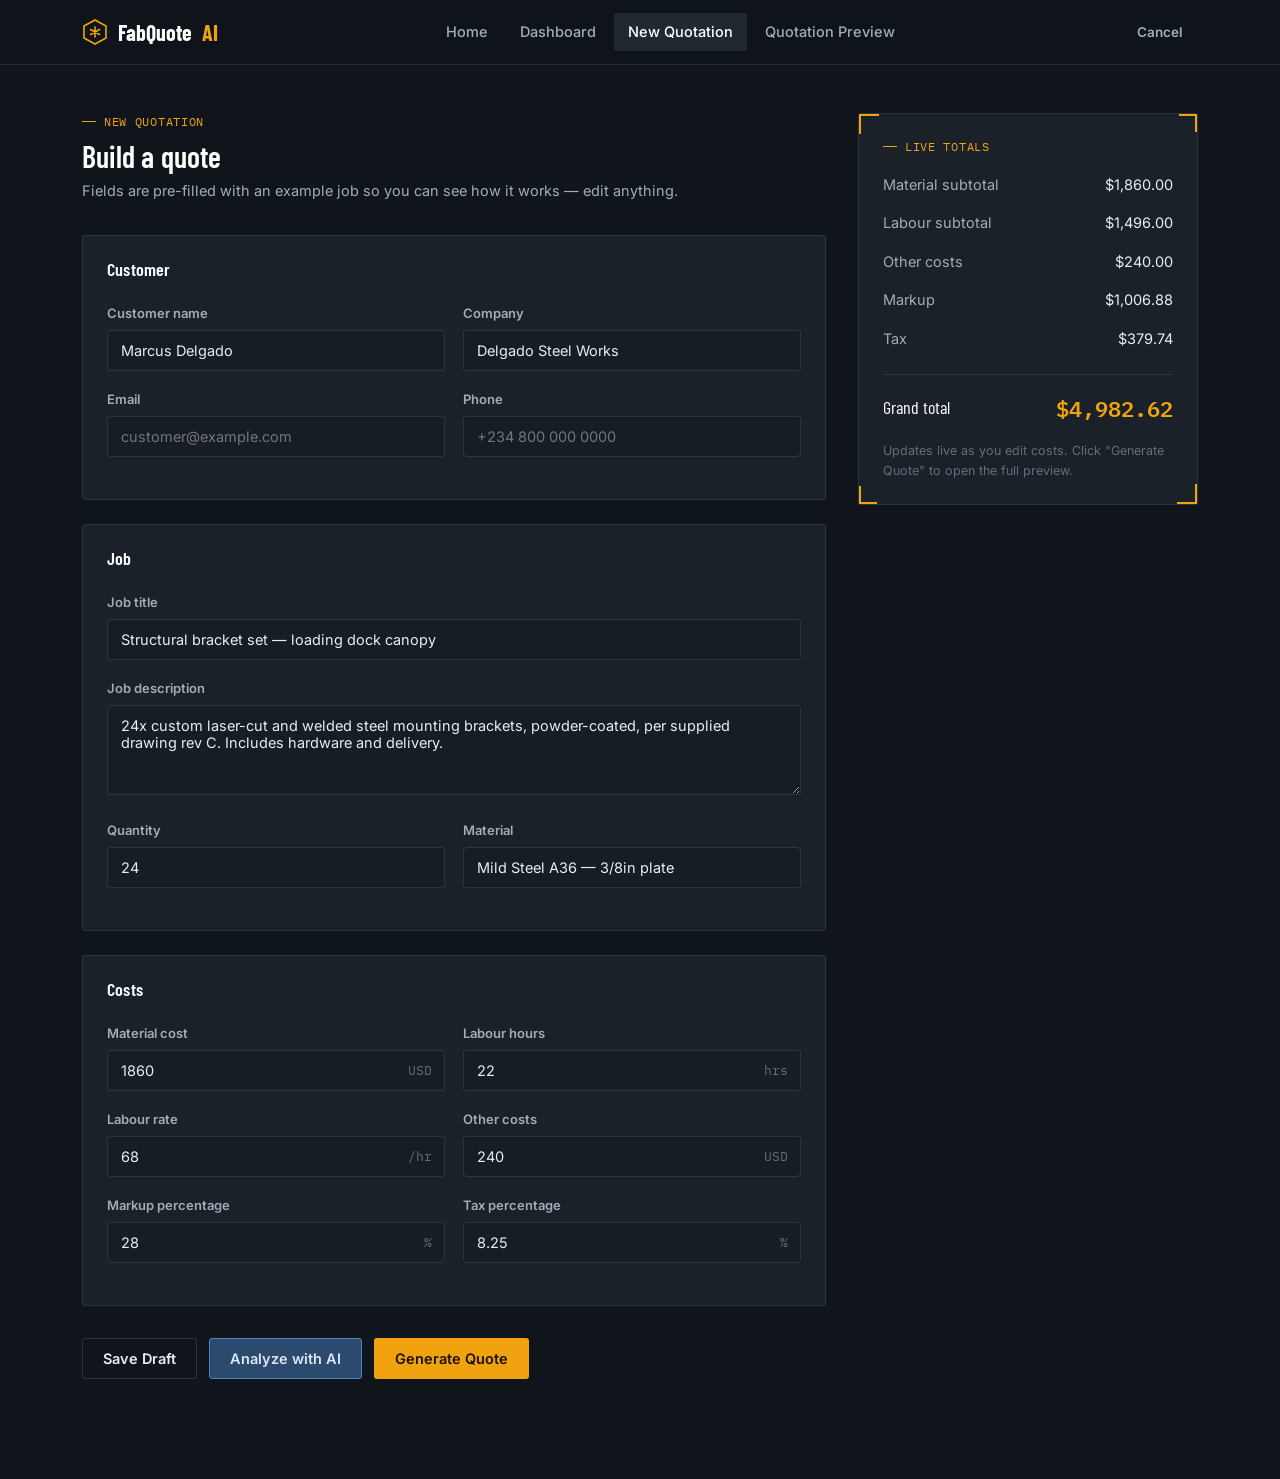
==== new-quotation.html @ 6de34437 "Update new-quotation.html" ====
<!DOCTYPE html>
<html lang="en">
<head>
<meta charset="UTF-8">
<meta name="viewport" content="width=device-width, initial-scale=1.0">
<title>New Quotation — FabQuote AI</title>
<link rel="stylesheet" href="styles.css">
</head>
<body>

<nav class="topnav">
  <div class="wrap">
    <a href="index.html" class="logo">
      <svg class="logo-mark" viewBox="0 0 26 26" fill="none">
        <path d="M13 1L24 7V19L13 25L2 19V7L13 1Z" stroke="#f0a30f" stroke-width="1.6"/>
        <path d="M13 8V18M8.5 10.5L17.5 15.5M17.5 10.5L8.5 15.5" stroke="#f0a30f" stroke-width="1.6" stroke-linecap="round"/>
      </svg>
      FabQuote<span class="accent">AI</span>
    </a>
    <div class="nav-links">
      <a href="index.html">Home</a>
      <a href="dashboard.html">Dashboard</a>
      <a href="new-quotation.html" class="active">New Quotation</a>
      <a href="quotation-preview.html">Quotation Preview</a>
    </div>
    <div class="nav-actions">
      <a href="dashboard.html" class="btn btn-ghost btn-sm">Cancel</a>
    </div>
  </div>
</nav>

<main class="wrap" style="padding:48px 32px 100px; display:grid; grid-template-columns: 1fr 340px; gap:32px; align-items:start;">

  <div>
    <div class="section-label">NEW QUOTATION</div>
    <h1 style="font-size:30px;">Build a quote</h1>
    <p class="mt-8" style="font-size:14.5px;">Fields are pre-filled with an example job so you can see how it works — edit anything.</p>

    <form id="quote-form" class="mt-32">

      <!-- CUSTOMER -->
      <div class="card">
        <h3 style="font-size:18px;">Customer</h3>
        <div class="field-row mt-24">
          <div class="field">
            <label for="customerName">Customer name</label>
            <input type="text" id="customerName" value="Marcus Delgado">
          </div>
          <div class="field">
            <label for="company">Company</label>
            <input type="text" id="company" value="Delgado Steel Works">
          </div>
        </div>
        <div class="field-row">
          <div class="field">
            <label for="email">Email</label>
            <input type="email" id="email" placeholder="customer@example.com">
          </div>
          <div class="field">
            <label for="phone">Phone</label>
            <input type="tel" id="phone" placeholder="+234 800 000 0000">
          </div>
        </div>
      </div>

      <!-- JOB -->
      <div class="card mt-24">
        <h3 style="font-size:18px;">Job</h3>
        <div class="field mt-24">
          <label for="jobTitle">Job title</label>
          <input type="text" id="jobTitle" value="Structural bracket set — loading dock canopy">
        </div>
        <div class="field">
          <label for="jobDescription">Job description</label>
          <textarea id="jobDescription">24x custom laser-cut and welded steel mounting brackets, powder-coated, per supplied drawing rev C. Includes hardware and delivery.</textarea>
        </div>
        <div class="field-row">
          <div class="field">
            <label for="quantity">Quantity</label>
            <input type="number" id="quantity" value="24" min="1">
          </div>
          <div class="field">
            <label for="material">Material</label>
            <input type="text" id="material" value="Mild Steel A36 — 3/8in plate">
          </div>
        </div>
      </div>

      <!-- COSTS -->
      <div class="card mt-24">
        <h3 style="font-size:18px;">Costs</h3>
        <div class="field-row mt-24">
          <div class="field">
            <label for="materialCost">Material cost</label>
            <div class="input-suffix"><input type="number" id="materialCost" value="1860" step="0.01"><span>USD</span></div>
          </div>
          <div class="field">
            <label for="labourHours">Labour hours</label>
            <div class="input-suffix"><input type="number" id="labourHours" value="22" step="0.5"><span>hrs</span></div>
          </div>
        </div>
        <div class="field-row">
          <div class="field">
            <label for="labourRate">Labour rate</label>
            <div class="input-suffix"><input type="number" id="labourRate" value="68" step="0.01"><span>/hr</span></div>
          </div>
          <div class="field">
            <label for="otherCosts">Other costs</label>
            <div class="input-suffix"><input type="number" id="otherCosts" value="240" step="0.01"><span>USD</span></div>
          </div>
        </div>
        <div class="field-row">
          <div class="field">
            <label for="markupPercent">Markup percentage</label>
            <div class="input-suffix"><input type="number" id="markupPercent" value="28" step="0.1"><span>%</span></div>
          </div>
          <div class="field">
            <label for="taxPercent">Tax percentage</label>
            <div class="input-suffix"><input type="number" id="taxPercent" value="8.25" step="0.01"><span>%</span></div>
          </div>
        </div>
      </div>

      <!-- AI ANALYSIS RESULT (hidden until "Analyze with AI" is clicked) -->
      <div id="ai-result" class="card mt-24 hidden" style="border-color:var(--blue);">
        <div class="flex gap-8">
          <svg width="18" height="18" viewBox="0 0 24 24" fill="none" stroke="#4d84c4" stroke-width="1.8"><path d="M13 2L3 14h8l-1 8 10-12h-8l1-8z"/></svg>
          <h3 style="font-size:16px; color:#dce8f6;">AI analysis</h3>
        </div>
        <p class="mt-16" style="font-size:14px;">
          This example is a demo of the "Analyze with AI" button — no AI is connected yet.
          Once live, this panel will flag things like under-priced labour, missing costs,
          or quantities that look off for the described job.
        </p>
      </div>

      <div class="flex gap-12 mt-32">
        <button type="button" id="btn-draft" class="btn btn-secondary">Save Draft</button>
        <button type="button" id="btn-analyze" class="btn btn-ai">Analyze with AI</button>
        <button type="button" id="btn-generate" class="btn btn-primary">Generate Quote</button>
      </div>
    </form>
  </div>

  <!-- LIVE TOTALS SIDEBAR -->
  <aside class="card bracket-frame" style="position:sticky; top:88px;">
    <span class="bf-tr"></span><span class="bf-br"></span>
    <div class="section-label">LIVE TOTALS</div>
    <table style="margin-top:6px;">
      <tr><td style="padding:8px 0; border:none; color:var(--text-dim);">Material subtotal</td><td style="padding:8px 0; border:none; text-align:right;" id="t-material">$0.00</td></tr>
      <tr><td style="padding:8px 0; border:none; color:var(--text-dim);">Labour subtotal</td><td style="padding:8px 0; border:none; text-align:right;" id="t-labour">$0.00</td></tr>
      <tr><td style="padding:8px 0; border:none; color:var(--text-dim);">Other costs</td><td style="padding:8px 0; border:none; text-align:right;" id="t-other">$0.00</td></tr>
      <tr><td style="padding:8px 0; border:none; color:var(--text-dim);">Markup</td><td style="padding:8px 0; border:none; text-align:right;" id="t-markup">$0.00</td></tr>
      <tr><td style="padding:8px 0; border:none; color:var(--text-dim);">Tax</td><td style="padding:8px 0; border:none; text-align:right;" id="t-tax">$0.00</td></tr>
    </table>
    <div class="flex-between mt-16" style="padding-top:16px; border-top:1px solid var(--border);">
      <span style="font-family:var(--font-head); font-size:18px; color:#fff;">Grand total</span>
      <span class="mono" style="font-size:22px; color:var(--accent); font-weight:600;" id="t-grand">$0.00</span>
    </div>
    <p class="mt-16 field-hint">Updates live as you edit costs. Click "Generate Quote" to open the full preview.</p>
  </aside>

</main>

<script src="app.js"></script>
<script>
function collectFormData() {
  return {
    customerName: document.getElementById('customerName').value,
    company: document.getElementById('company').value,
    email: document.getElementById('email').value,
    phone: document.getElementById('phone').value,
    jobTitle: document.getElementById('jobTitle').value,
    jobDescription: document.getElementById('jobDescription').value,
    quantity: document.getElementById('quantity').value,
    material: document.getElementById('material').value,
    materialCost: document.getElementById('materialCost').value,
    labourHours: document.getElementById('labourHours').value,
    labourRate: document.getElementById('labourRate').value,
    otherCosts: document.getElementById('otherCosts').value,
    markupPercent: document.getElementById('markupPercent').value,
    taxPercent: document.getElementById('taxPercent').value,
  };
}

function refreshLiveTotals() {
  const data = collectFormData();
  const t = fqCalculateQuote(data);
  document.getElementById('t-material').textContent = fqFormatCurrency(t.materialSubtotal);
  document.getElementById('t-labour').textContent = fqFormatCurrency(t.labourSubtotal);
  document.getElementById('t-other').textContent = fqFormatCurrency(t.otherCosts);
  document.getElementById('t-markup').textContent = fqFormatCurrency(t.markupAmount);
  document.getElementById('t-tax').textContent = fqFormatCurrency(t.taxAmount);
  document.getElementById('t-grand').textContent = fqFormatCurrency(t.grandTotal);
}

document.getElementById('quote-form').addEventListener('input', refreshLiveTotals);
refreshLiveTotals();

document.getElementById('btn-draft').addEventListener('click', () => {
  const data = collectFormData();
  data.status = 'draft';
  data.quoteNumber = 'FQ-2026-0149';
  data.createdDate = new Date().toLocaleDateString('en-US', { month: 'short', day: 'numeric', year: 'numeric' });
  fqSaveQuote(data);
  alert('Draft saved (stored locally in this browser for the prototype).');
});

document.getElementById('btn-analyze').addEventListener('click', () => {
  document.getElementById('ai-result').classList.remove('hidden');
  document.getElementById('ai-result').scrollIntoView({ behavior: 'smooth', block: 'center' });
});

document.getElementById('btn-generate').addEventListener('click', () => {
  const data = collectFormData();
  data.status = 'pending';
  data.quoteNumber = 'FQ-2026-0149';
  data.createdDate = new Date().toLocaleDateString('en-US', { month: 'short', day: 'numeric', year: 'numeric' });
  fqSaveQuote(data);
  window.location.href = 'quotation-preview.html';
});
</script>

</body>
</html>
---- styles.css ----
/* ==========================================================================
FabQuote AI — Design tokens
/* ==========================================================================
   FabQuote AI — Design tokens
   ========================================================================== */

@import url('https://fonts.googleapis.com/css2?family=Barlow+Condensed:wght@500;600;700&family=Inter:wght@400;500;600;700&family=IBM+Plex+Mono:wght@500&display=swap');

:root {
  /* Color */
  --bg:          #10151b;
  --bg-raised:   #161d24;
  --panel:       #1a2129;
  --panel-2:     #202932;
  --border:      #2b3540;
  --border-soft: #232b34;

  --accent:      #f0a30f;   /* signal amber */
  --accent-dim:  #b9800f;
  --accent-ink:  #1a1204;   /* text on amber */
  --blue:        #4d84c4;   /* blueprint blue */
  --blue-dim:    #2c4a6e;

  --text:        #e9edf1;
  --text-dim:    #a2adb8;
  --text-faint:  #626f7b;

  --success:     #4caf7d;
  --success-bg:  #17281f;
  --pending:     #f0a30f;
  --pending-bg:  #2b230f;
  --danger:      #d9635e;
  --danger-bg:   #2b1a19;

  /* Type */
  --font-head: 'Barlow Condensed', sans-serif;
  --font-body: 'Inter', sans-serif;
  --font-mono: 'IBM Plex Mono', monospace;

  /* Layout */
  --maxw: 1180px;
  --radius: 3px;
}

* { box-sizing: border-box; }
html { scroll-behavior: smooth; }

body {
  margin: 0;
  background: var(--bg);
  color: var(--text);
  font-family: var(--font-body);
  font-size: 16px;
  line-height: 1.55;
  -webkit-font-smoothing: antialiased;
}

@media (prefers-reduced-motion: reduce) {
  * { animation: none !important; transition: none !important; }
  html { scroll-behavior: auto; }
}

h1, h2, h3, h4 {
  font-family: var(--font-head);
  font-weight: 600;
  line-height: 1.05;
  margin: 0;
  color: #fff;
  letter-spacing: 0.2px;
}

p { margin: 0; color: var(--text-dim); }

a { color: inherit; text-decoration: none; }

button { font-family: var(--font-body); cursor: pointer; }

:focus-visible {
  outline: 2px solid var(--accent);
  outline-offset: 2px;
}

.wrap {
  max-width: var(--maxw);
  margin: 0 auto;
  padding: 0 32px;
}

/* subtle blueprint grid texture, used on hero / auth-style panels */
.grid-field {
  background-image:
    linear-gradient(var(--border-soft) 1px, transparent 1px),
    linear-gradient(90deg, var(--border-soft) 1px, transparent 1px);
  background-size: 40px 40px;
}

/* ==========================================================================
   Top navigation
   ========================================================================== */

.topnav {
  border-bottom: 1px solid var(--border-soft);
  background: rgba(16, 21, 27, 0.92);
  backdrop-filter: blur(6px);
  position: sticky;
  top: 0;
  z-index: 40;
}

.topnav .wrap {
  height: 64px;
  display: flex;
  align-items: center;
  justify-content: space-between;
  gap: 24px;
}

.logo {
  display: flex;
  align-items: center;
  gap: 10px;
  font-family: var(--font-head);
  font-size: 22px;
  font-weight: 700;
  color: #fff;
  white-space: nowrap;
}

.logo-mark {
  width: 26px;
  height: 26px;
  flex: none;
  display: grid;
  place-items: center;
}

.logo .accent { color: var(--accent); }

.nav-links {
  display: flex;
  align-items: center;
  gap: 4px;
  flex: 1;
  justify-content: center;
}

.nav-links a {
  padding: 8px 14px;
  border-radius: var(--radius);
  color: var(--text-dim);
  font-size: 14.5px;
  font-weight: 500;
  transition: color 0.15s ease, background 0.15s ease;
}

.nav-links a:hover { color: var(--text); background: var(--panel); }

.nav-links a.active {
  color: #fff;
  background: var(--panel-2);
}

.nav-actions { display: flex; align-items: center; gap: 10px; }

/* ==========================================================================
   Buttons
   ========================================================================== */

.btn {
  display: inline-flex;
  align-items: center;
  justify-content: center;
  gap: 8px;
  padding: 11px 20px;
  border-radius: var(--radius);
  font-size: 14.5px;
  font-weight: 600;
  border: 1px solid transparent;
  transition: transform 0.12s ease, background 0.15s ease, border-color 0.15s ease;
  white-space: nowrap;
}
.btn:active { transform: translateY(1px); }

.btn-primary {
  background: var(--accent);
  color: var(--accent-ink);
}
.btn-primary:hover { background: #ffb426; }

.btn-secondary {
  background: transparent;
  color: var(--text);
  border-color: var(--border);
}
.btn-secondary:hover { border-color: var(--text-dim); background: var(--panel); }

.btn-ghost {
  background: transparent;
  color: var(--text-dim);
}
.btn-ghost:hover { color: var(--text); }

.btn-block { width: 100%; }
.btn-sm { padding: 8px 14px; font-size: 13.5px; }
.btn-lg { padding: 14px 26px; font-size: 15.5px; }

.btn-ai {
  background: var(--blue-dim);
  color: #dce8f6;
  border-color: var(--blue);
}
.btn-ai:hover { background: #35597f; }

/* ==========================================================================
   Corner-bracket frame — signature motif (echoes a CNC toolpath / machine
   origin marker). Used to call out the one thing on a screen that matters.
   ========================================================================== */

.bracket-frame {
  position: relative;
  padding: 28px;
}
.bracket-frame::before,
.bracket-frame::after,
.bracket-frame .bf-tr,
.bracket-frame .bf-br {
  content: "";
  position: absolute;
  width: 18px;
  height: 18px;
  border: 2px solid var(--accent);
}
.bracket-frame::before { top: 0; left: 0; border-right: none; border-bottom: none; }
.bracket-frame::after  { bottom: 0; right: 0; border-left: none; border-top: none; }
.bracket-frame .bf-tr  { top: 0; right: 0; border-left: none; border-bottom: none; }
.bracket-frame .bf-br  { bottom: 0; left: 0; border-right: none; border-top: none; }

/* ==========================================================================
   Cards / panels
   ========================================================================== */

.panel {
  background: var(--panel);
  border: 1px solid var(--border);
  border-radius: var(--radius);
}

.card {
  background: var(--panel);
  border: 1px solid var(--border);
  border-radius: var(--radius);
  padding: 24px;
}

.section-label {
  font-family: var(--font-mono);
  font-size: 11.5px;
  letter-spacing: 0.06em;
  color: var(--accent);
  display: flex;
  align-items: center;
  gap: 8px;
  margin-bottom: 10px;
}
.section-label::before {
  content: "";
  width: 14px;
  height: 1px;
  background: var(--accent);
}

/* ==========================================================================
   Badges / status pills
   ========================================================================== */

.badge {
  display: inline-flex;
  align-items: center;
  gap: 6px;
  padding: 4px 10px;
  border-radius: var(--radius);
  font-size: 12.5px;
  font-weight: 600;
  font-family: var(--font-mono);
}
.badge::before { content: ""; width: 6px; height: 6px; border-radius: 50%; }

.badge-accepted { background: var(--success-bg); color: var(--success); }
.badge-accepted::before { background: var(--success); }

.badge-pending { background: var(--pending-bg); color: var(--pending); }
.badge-pending::before { background: var(--pending); }

.badge-draft { background: var(--panel-2); color: var(--text-dim); }
.badge-draft::before { background: var(--text-faint); }

.badge-declined { background: var(--danger-bg); color: var(--danger); }
.badge-declined::before { background: var(--danger); }

/* ==========================================================================
   Forms
   ========================================================================== */

label {
  display: block;
  font-size: 13px;
  font-weight: 600;
  color: var(--text-dim);
  margin-bottom: 7px;
}

.field { margin-bottom: 18px; }

input[type="text"],
input[type="email"],
input[type="tel"],
input[type="number"],
select,
textarea {
  width: 100%;
  background: var(--bg-raised);
  border: 1px solid var(--border);
  color: var(--text);
  padding: 11px 13px;
  border-radius: var(--radius);
  font-family: var(--font-body);
  font-size: 14.5px;
  transition: border-color 0.15s ease;
}

input:focus, select:focus, textarea:focus {
  border-color: var(--accent);
  outline: none;
}

textarea { resize: vertical; min-height: 90px; }

.field-hint { font-size: 12.5px; color: var(--text-faint); margin-top: 6px; }

.field-row {
  display: grid;
  grid-template-columns: 1fr 1fr;
  gap: 18px;
}

.input-suffix {
  position: relative;
}
.input-suffix span {
  position: absolute;
  right: 13px;
  top: 50%;
  transform: translateY(-50%);
  color: var(--text-faint);
  font-size: 13px;
  font-family: var(--font-mono);
  pointer-events: none;
}

/* ==========================================================================
   Tables
   ========================================================================== */

table { width: 100%; border-collapse: collapse; }

th {
  text-align: left;
  font-size: 12px;
  font-family: var(--font-mono);
  font-weight: 500;
  letter-spacing: 0.04em;
  color: var(--text-faint);
  padding: 0 16px 12px;
  border-bottom: 1px solid var(--border);
}

td {
  padding: 16px;
  border-bottom: 1px solid var(--border-soft);
  font-size: 14.5px;
}

tr:last-child td { border-bottom: none; }

tbody tr { transition: background 0.15s ease; }
tbody tr:hover { background: var(--panel-2); }

/* ==========================================================================
   Footer
   ========================================================================== */

footer {
  border-top: 1px solid var(--border-soft);
  padding: 56px 0 32px;
  background: var(--bg-raised);
}

.footer-grid {
  display: grid;
  grid-template-columns: 1.4fr 1fr 1fr 1fr;
  gap: 40px;
  padding-bottom: 40px;
}

.footer-grid h4 {
  font-size: 13px;
  color: var(--text-dim);
  font-family: var(--font-body);
  font-weight: 600;
  margin-bottom: 14px;
}

.footer-grid a, .footer-grid p {
  display: block;
  color: var(--text-faint);
  font-size: 14px;
  margin-bottom: 10px;
}
.footer-grid a:hover { color: var(--text); }

.footer-bottom {
  border-top: 1px solid var(--border-soft);
  padding-top: 24px;
  display: flex;
  justify-content: space-between;
  align-items: center;
  color: var(--text-faint);
  font-size: 13px;
}

/* ==========================================================================
   Utility
   ========================================================================== */

.flex { display: flex; align-items: center; }
.flex-between { display: flex; align-items: center; justify-content: space-between; }
.gap-8 { gap: 8px; }
.gap-12 { gap: 12px; }
.gap-16 { gap: 16px; }
.mono { font-family: var(--font-mono); }
.text-dim { color: var(--text-dim); }
.text-faint { color: var(--text-faint); }
.mt-8 { margin-top: 8px; }
.mt-16 { margin-top: 16px; }
.mt-24 { margin-top: 24px; }
.mt-32 { margin-top: 32px; }
.hidden { display: none !important; }

@media (max-width: 860px) {
  .nav-links { display: none; }
  .field-row { grid-template-columns: 1fr; }
  .footer-grid { grid-template-columns: 1fr 1fr; }
}
}
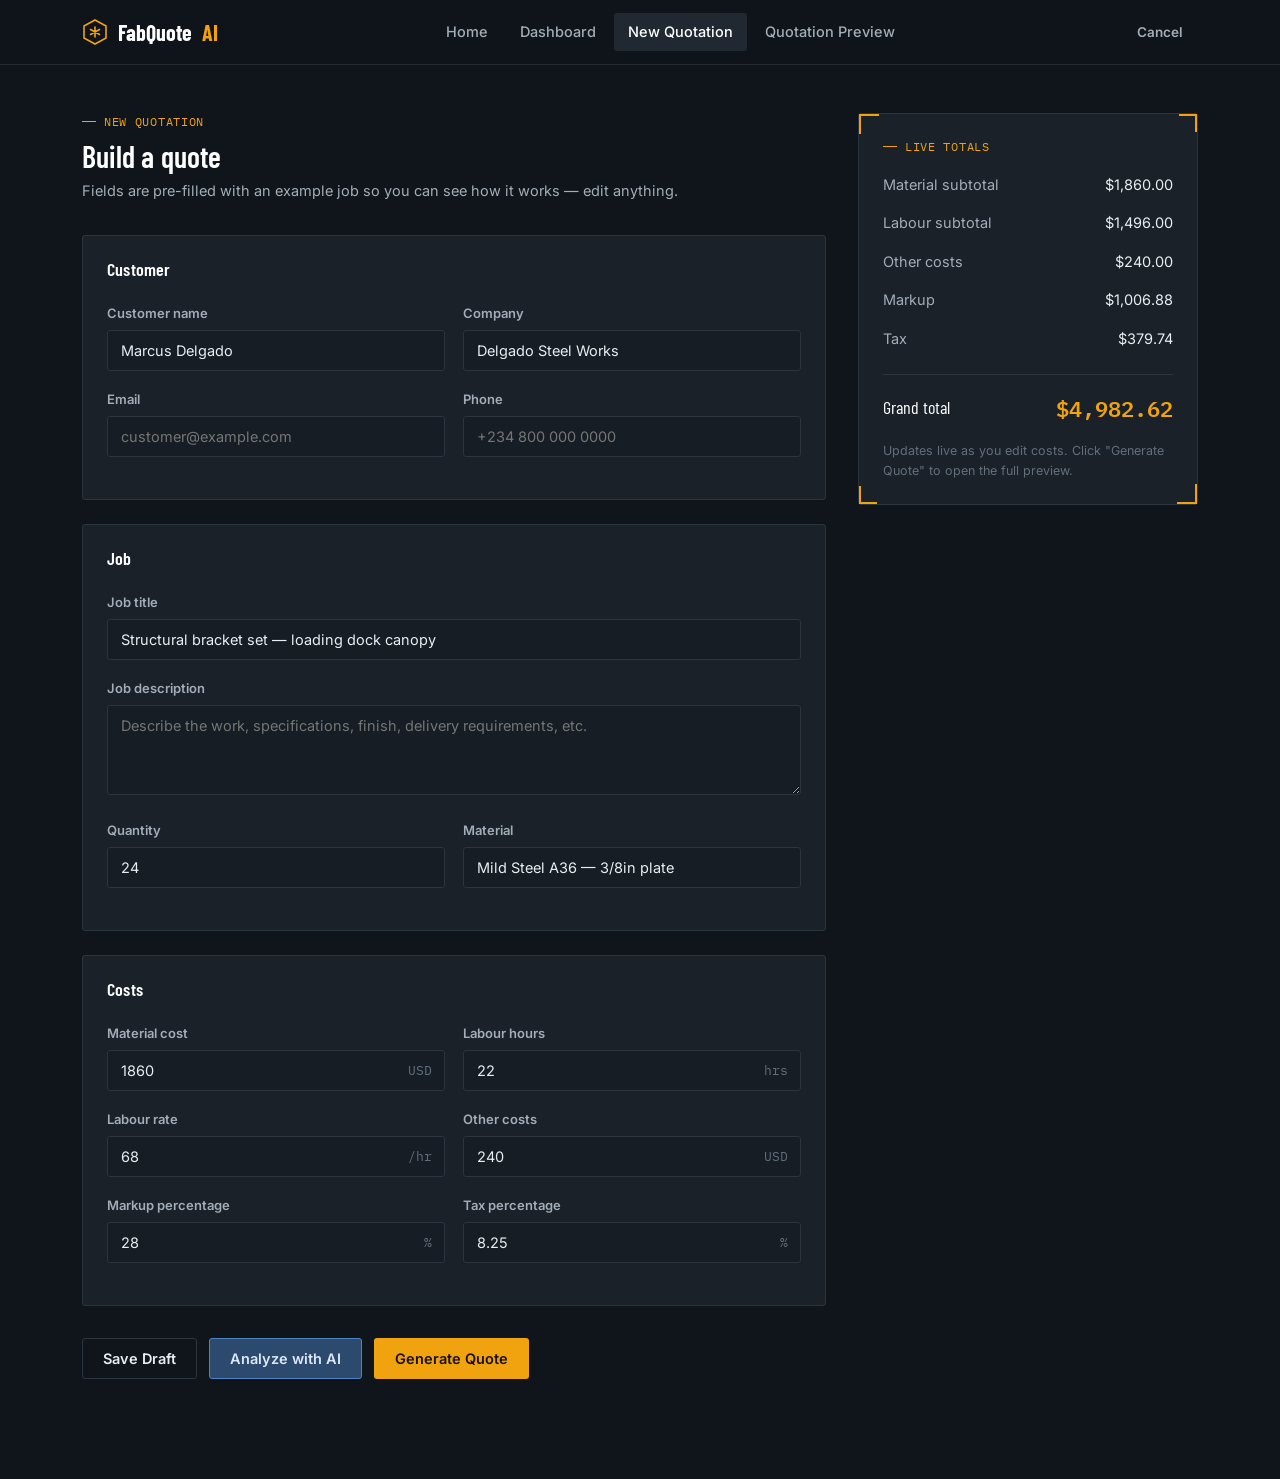
==== commit 08666014: "Update new-quotation.html" ====
--- a/new-quotation.html
+++ b/new-quotation.html
@@ -72,7 +72,7 @@
         </div>
         <div class="field">
           <label for="jobDescription">Job description</label>
-          <textarea id="jobDescription">24x custom laser-cut and welded steel mounting brackets, powder-coated, per supplied drawing rev C. Includes hardware and delivery.</textarea>
+          <textarea id="jobDescription" placeholder="Describe the work, specifications, finish, delivery requirements, etc."></textarea>
         </div>
         <div class="field-row">
           <div class="field">
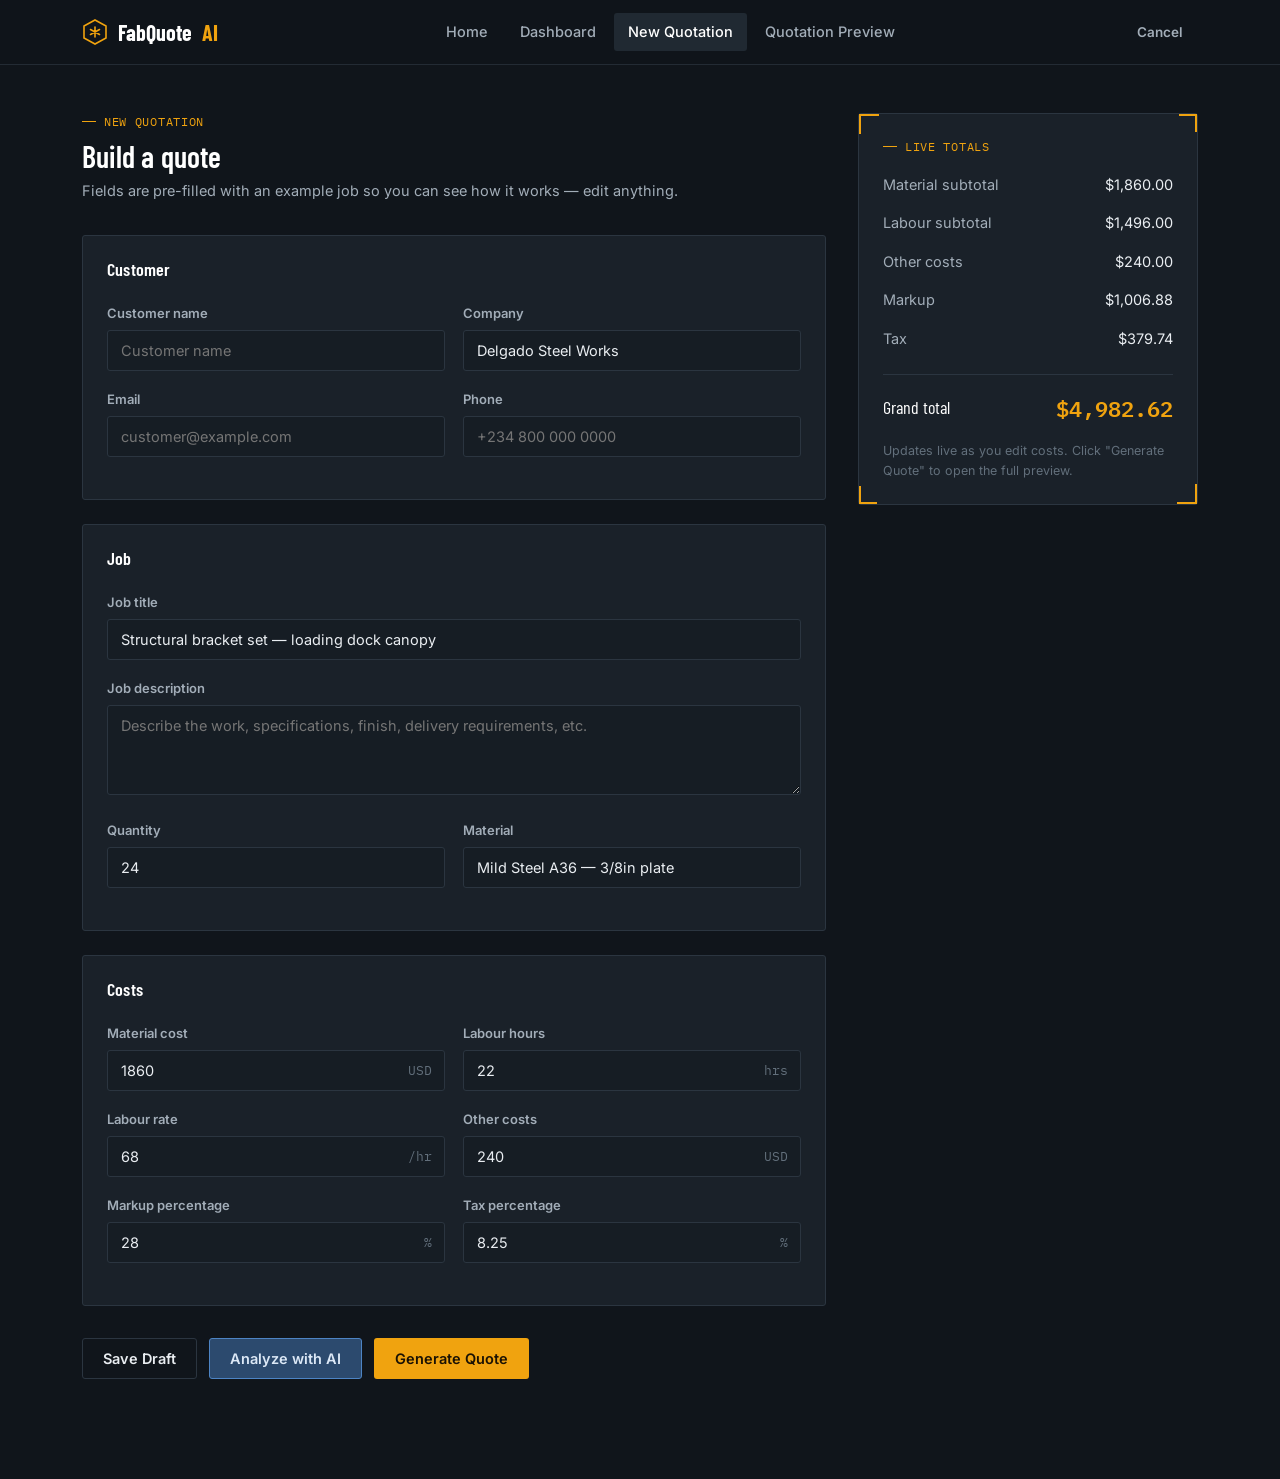
==== commit 9d6a3564: "Update new-quotation.html" ====
--- a/new-quotation.html
+++ b/new-quotation.html
@@ -44,7 +44,7 @@
         <div class="field-row mt-24">
           <div class="field">
             <label for="customerName">Customer name</label>
-            <input type="text" id="customerName" value="Marcus Delgado">
+            <input type="text" id="customerName" placeholder="Customer name">
           </div>
           <div class="field">
             <label for="company">Company</label>
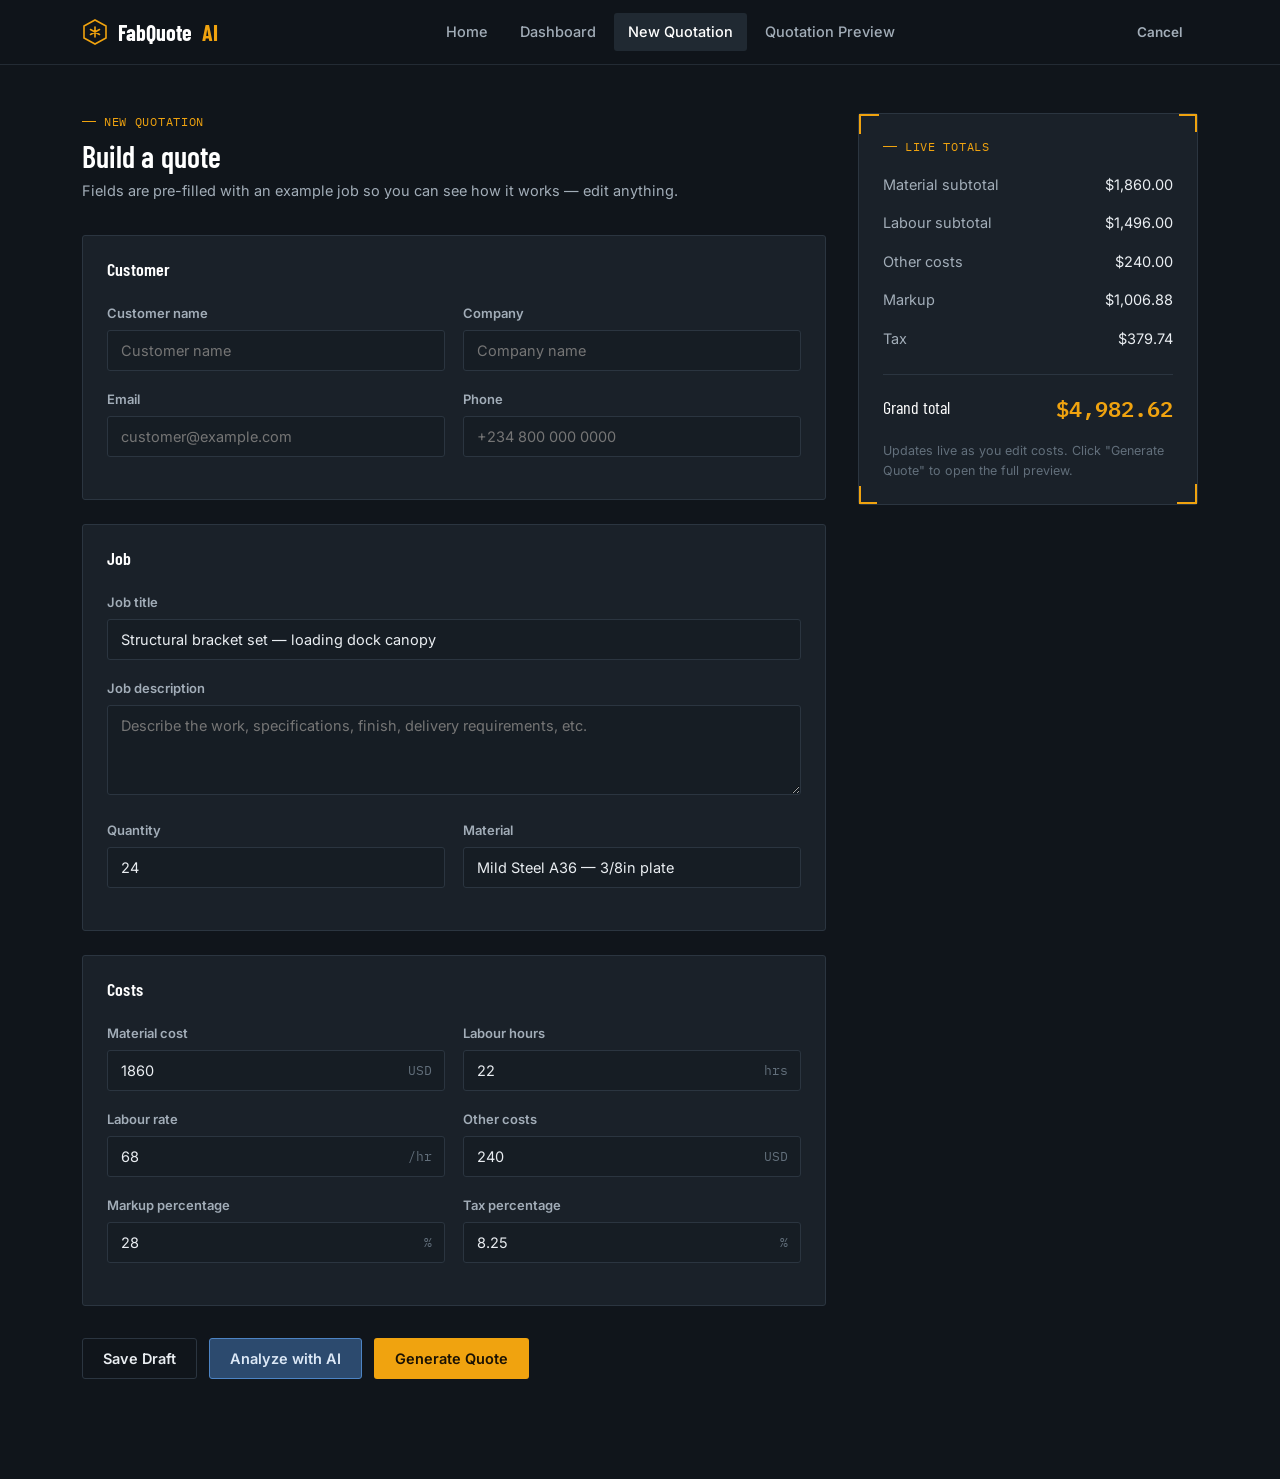
==== commit ea24e8c3: "Update new-quotation.html" ====
--- a/new-quotation.html
+++ b/new-quotation.html
@@ -48,7 +48,7 @@
           </div>
           <div class="field">
             <label for="company">Company</label>
-            <input type="text" id="company" value="Delgado Steel Works">
+            <input type="text" id="company" placeholder="Company name">
           </div>
         </div>
         <div class="field-row">
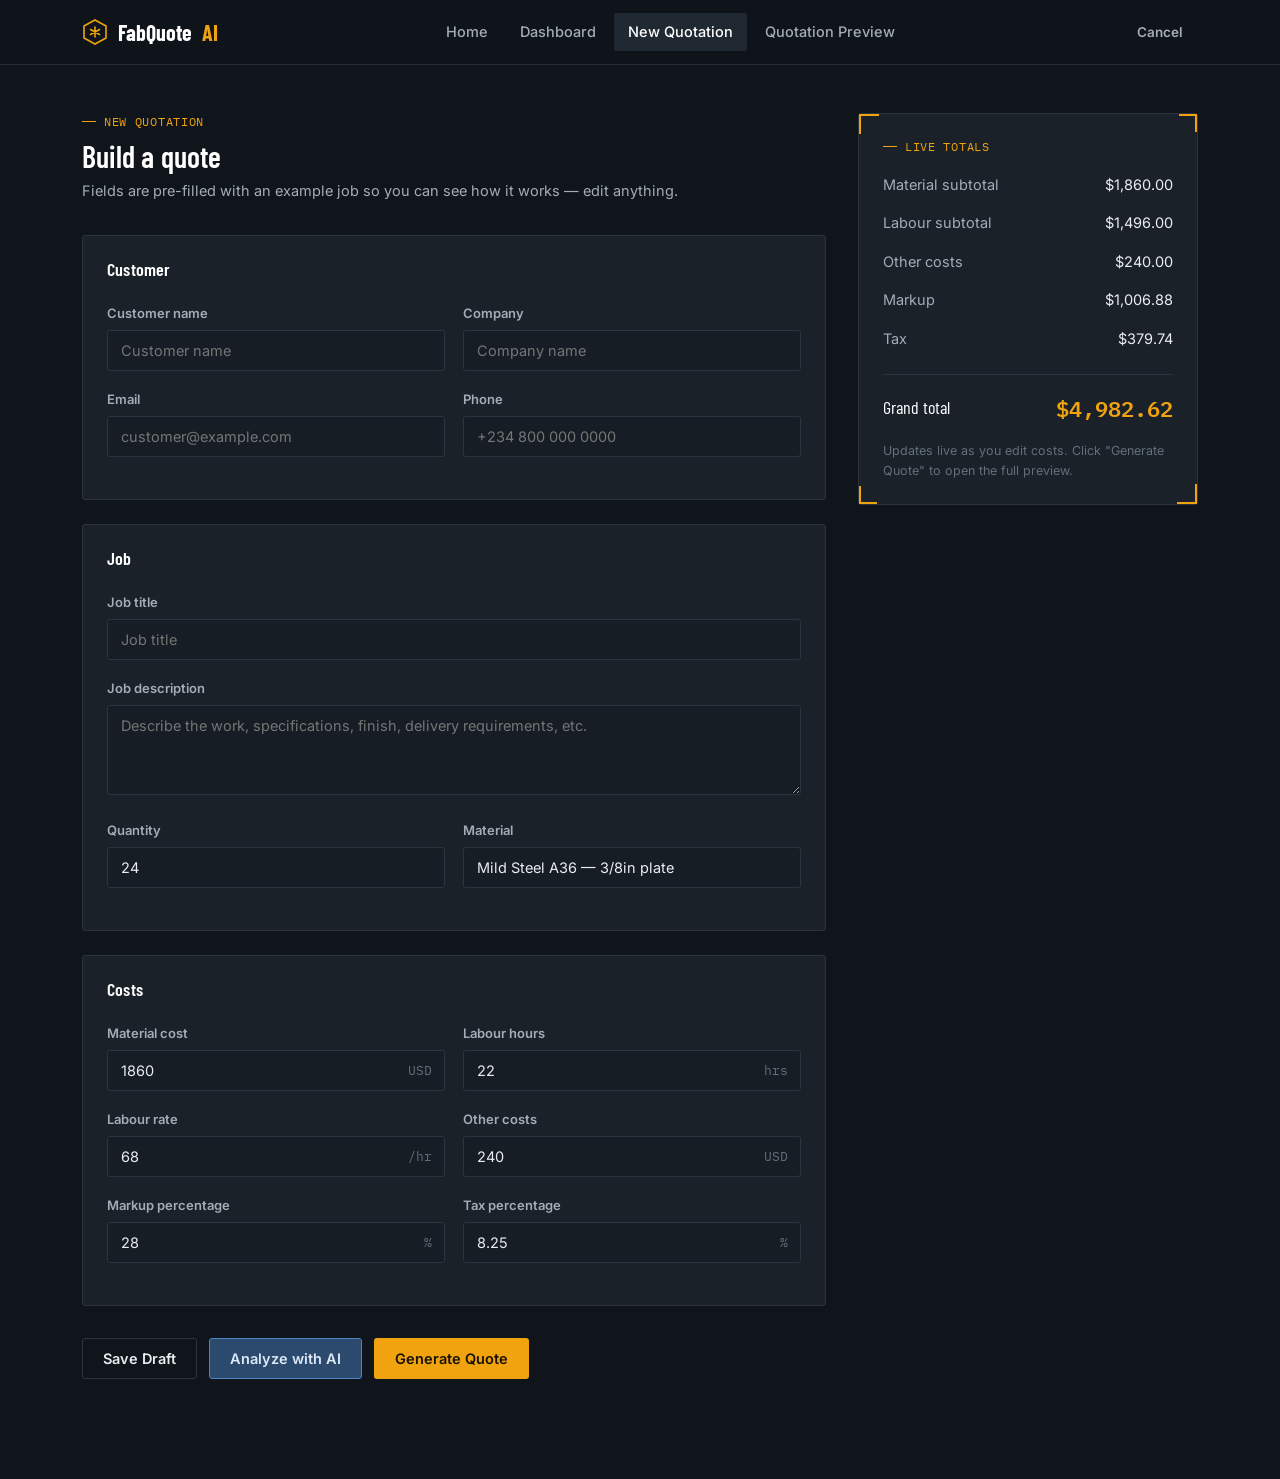
==== commit fce408d8: "Update new-quotation.html" ====
--- a/new-quotation.html
+++ b/new-quotation.html
@@ -68,7 +68,7 @@
         <h3 style="font-size:18px;">Job</h3>
         <div class="field mt-24">
           <label for="jobTitle">Job title</label>
-          <input type="text" id="jobTitle" value="Structural bracket set — loading dock canopy">
+          <input type="text" id="jobTitle" placeholder="Job title">
         </div>
         <div class="field">
           <label for="jobDescription">Job description</label>
